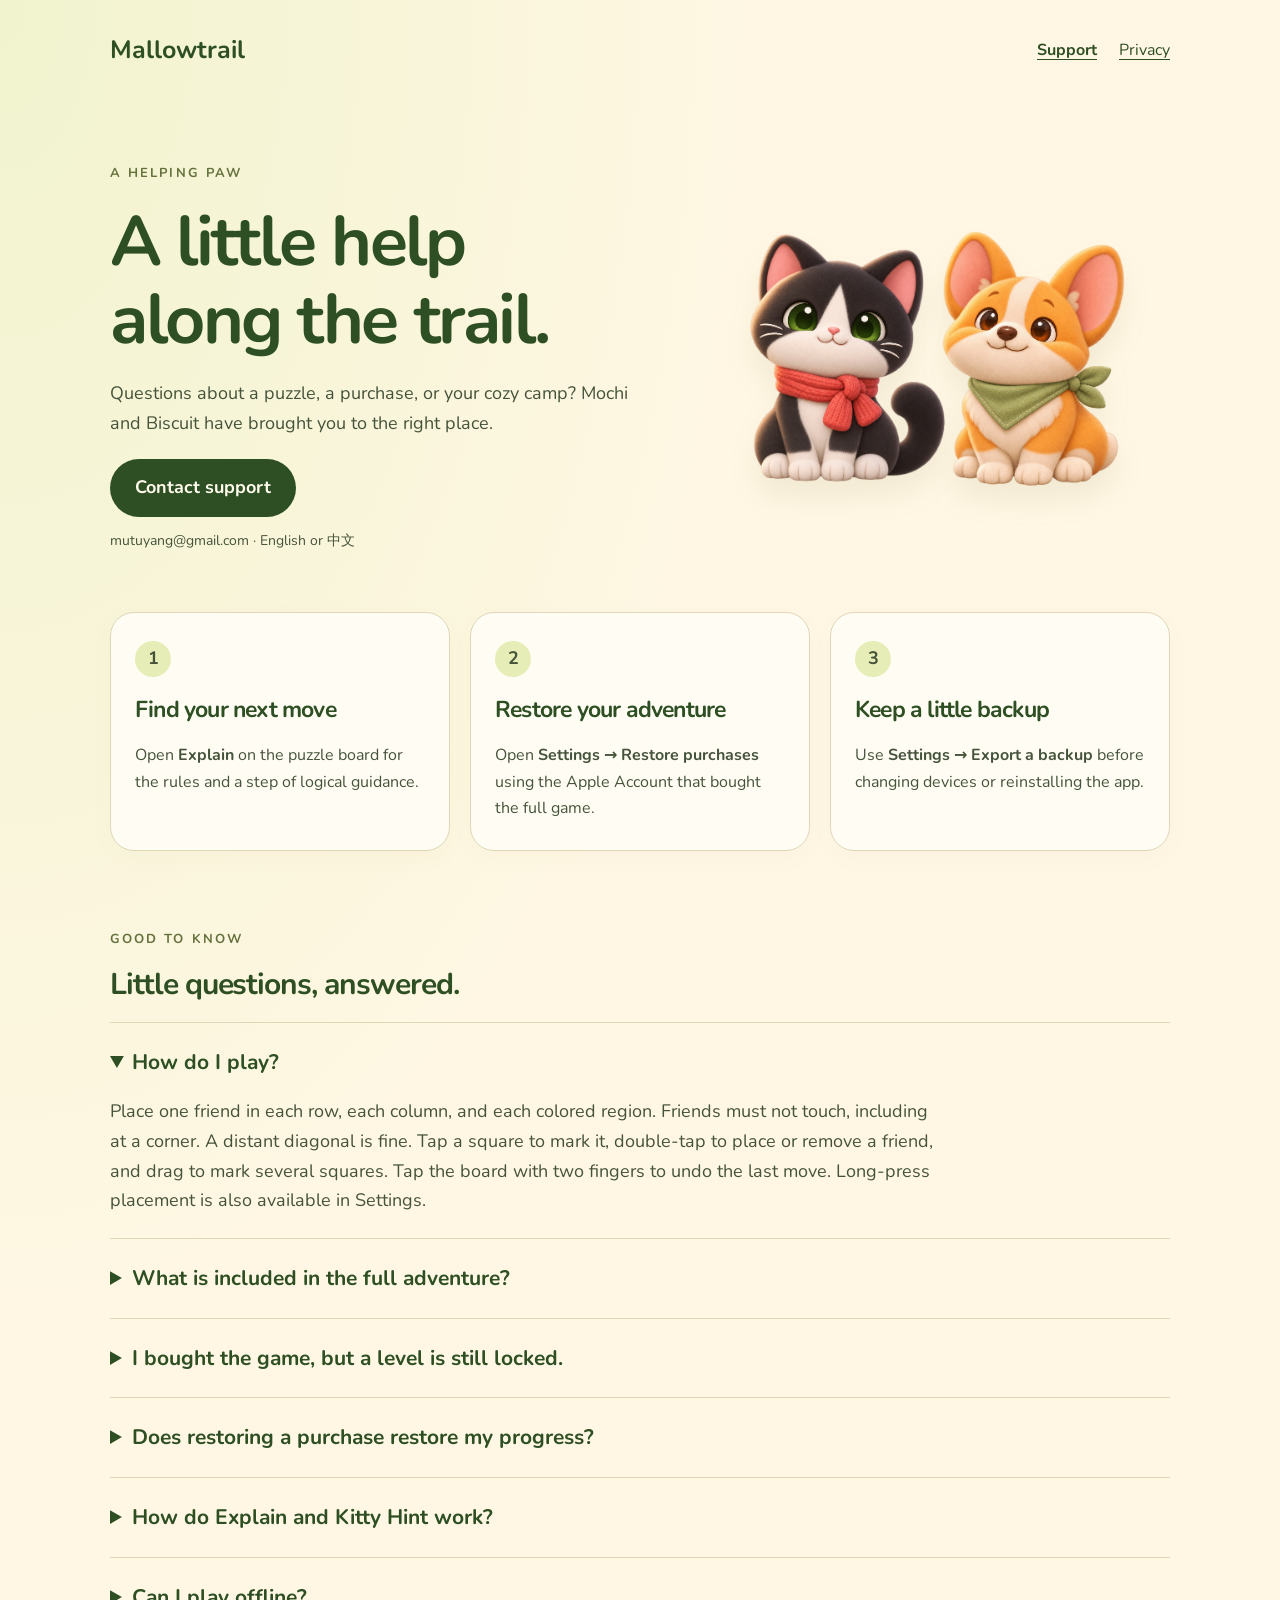
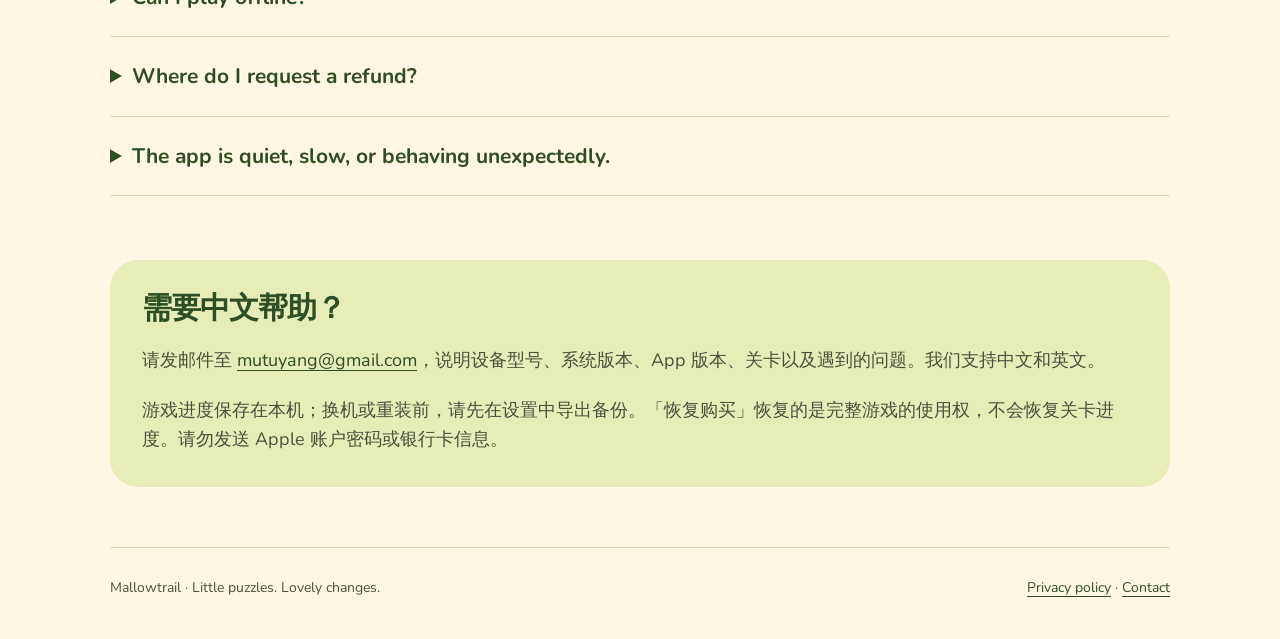
==== index.html @ 2c1578db "Publish Mallowtrail support and privacy pages" ====
<!doctype html>
<html lang="en">
<head>
<meta charset="utf-8"><meta name="viewport" content="width=device-width,initial-scale=1">
<meta name="description" content="Mallowtrail help and support: puzzle rules, restoring purchases, save backups, and contacting the developer.">
<meta name="theme-color" content="#fff7e4"><title>Mallowtrail — Help & Support</title>
<link rel="canonical" href="https://mutuyang.github.io/mallowtrail-support/"><link rel="stylesheet" href="style.css">
</head>
<body>
<a class="skip" href="#main">Skip to content</a>
<header><a class="brand" href="./">Mallowtrail</a><nav aria-label="Main"><a href="./" aria-current="page">Support</a><a href="privacy.html">Privacy</a></nav></header>
<main id="main">
<section class="hero" aria-labelledby="welcome">
<div><p class="eyebrow">A helping paw</p><h1 id="welcome">A little help<br>along the trail.</h1><p>Questions about a puzzle, a purchase, or your cozy camp? Mochi and Biscuit have brought you to the right place.</p><a class="button" href="mailto:mutuyang@gmail.com?subject=Mallowtrail%20Support">Contact support</a><span class="contact-note">mutuyang@gmail.com · English or 中文</span></div>
<div class="friends"><img src="assets/mochi.png" width="1024" height="1024" alt="Mochi, a black and white kitten in a red scarf"><img src="assets/biscuit.png" width="1024" height="1024" alt="Biscuit, a golden corgi in a green bandana"></div>
</section>
<section class="cards" aria-label="Quick help">
<article class="card"><span class="number">1</span><h3>Find your next move</h3><p>Open <strong>Explain</strong> on the puzzle board for the rules and a step of logical guidance.</p></article>
<article class="card"><span class="number">2</span><h3>Restore your adventure</h3><p>Open <strong>Settings → Restore purchases</strong> using the Apple Account that bought the full game.</p></article>
<article class="card"><span class="number">3</span><h3>Keep a little backup</h3><p>Use <strong>Settings → Export a backup</strong> before changing devices or reinstalling the app.</p></article>
</section>
<section class="section" aria-labelledby="questions"><p class="eyebrow">Good to know</p><h2 id="questions">Little questions, answered.</h2>
<div class="faq">
<details open><summary>How do I play?</summary><p>Place one friend in each row, each column, and each colored region. Friends must not touch, including at a corner. A distant diagonal is fine. Tap a square to mark it, double-tap to place or remove a friend, and drag to mark several squares. Tap the board with two fingers to undo the last move. Long-press placement is also available in Settings.</p></details>
<details><summary>What is included in the full adventure?</summary><p>The first 20 main levels are free. The one-time full-game purchase unlocks the complete 120-level adventure and three woodland camps. It is not a subscription. The purchase screen shows the price for your App Store region. The app contains no advertising.</p></details>
<details><summary>I bought the game, but a level is still locked.</summary><p>Make sure your device uses the same Apple Account used for the purchase and has an internet connection. Open Settings and choose Restore purchases. You can also restore from The full adventure screen. If access still does not return, email us with your app version and what you see. Never send your Apple Account password or payment-card details.</p></details>
<details><summary>Does restoring a purchase restore my progress?</summary><p>Restoring a purchase restores access to the full game. Puzzle progress is saved separately on your device. Mallowtrail does not run its own cloud sync service. To move progress, export a backup from the old device, transfer that file using a service you choose, and import it on the new device. Importing replaces the current progress after confirmation. Your device's system backup may also include the game data.</p></details>
<details><summary>How do Explain and Kitty Hint work?</summary><p>Explain offers the rules and logical guidance without a daily limit. Kitty Hint highlights a helpful next spot and is available twice per UTC day. Daily puzzles have three difficulty options. There are no countdown timers or paid hint packs.</p></details>
<details><summary>Can I play offline?</summary><p>Downloaded game content and saved progress work offline. Purchasing, checking store availability, or restoring an Apple purchase requires a connection. The first version includes a daily puzzle schedule through December 12, 2027; later dates will need a content update.</p></details>
<details><summary>Where do I request a refund?</summary><p>Apple handles App Store billing and refund decisions. Visit <a href="https://support.apple.com/billing">Apple's billing and purchase support</a> for help with a charge. Deleting the app does not remove your Apple purchase history.</p></details>
<details><summary>The app is quiet, slow, or behaving unexpectedly.</summary><p>Check Sound and Music in Settings, device volume, and silent mode. For an unexpected problem, tell us your iPhone or iPad model, iOS version, app version, and the level you were playing. A screenshot and short description are helpful. Export a backup before reinstalling, because deleting the app can remove local progress.</p></details>
</div></section>
<aside class="help" lang="zh-CN"><h2>需要中文帮助？</h2><p>请发邮件至 <a href="mailto:mutuyang@gmail.com?subject=Mallowtrail%20%E5%B8%AE%E5%8A%A9">mutuyang@gmail.com</a>，说明设备型号、系统版本、App 版本、关卡以及遇到的问题。我们支持中文和英文。</p><p>游戏进度保存在本机；换机或重装前，请先在设置中导出备份。「恢复购买」恢复的是完整游戏的使用权，不会恢复关卡进度。请勿发送 Apple 账户密码或银行卡信息。</p></aside>
</main>
<footer><span>Mallowtrail · Little puzzles. Lovely changes.</span><span><a href="privacy.html">Privacy policy</a> · <a href="mailto:mutuyang@gmail.com">Contact</a></span></footer>
</body></html>
---- style.css ----
@font-face{font-family:Nunito;src:url('assets/Nunito-Regular.ttf') format('truetype');font-weight:400;font-display:swap}
@font-face{font-family:Nunito;src:url('assets/Nunito-Bold.ttf') format('truetype');font-weight:700 900;font-display:swap}
:root{color-scheme:light;--ink:#2e4f23;--body:#46533b;--paper:#fff7e4;--line:#dfd7b7;--green:#e7edb6;--orange:#ffb92e}
*{box-sizing:border-box}html{scroll-behavior:smooth}body{margin:0;background:radial-gradient(ellipse at top left,#f1f3ce,transparent 43%),var(--paper);color:var(--body);font:18px/1.65 Nunito,ui-rounded,system-ui,sans-serif}a{color:var(--ink);text-underline-offset:4px}a:hover{text-decoration-thickness:2px}a:focus-visible,summary:focus-visible{outline:3px solid #9a5a00;outline-offset:5px}header,main,footer{width:min(1060px,calc(100% - 48px));margin:auto}header{display:flex;justify-content:space-between;align-items:center;gap:24px;padding:30px 0}.brand{font-size:25px;font-weight:900;text-decoration:none;color:var(--ink)}nav{display:flex;gap:22px;font-size:16px}nav a[aria-current=page]{font-weight:900}h1,h2,h3{color:var(--ink);line-height:1.12;margin:0 0 20px;letter-spacing:-.035em}h1{font-size:clamp(42px,6vw,70px);font-weight:900}h2{font-size:30px}h3{font-size:23px}p{margin:0 0 20px}.eyebrow{font-size:13px;font-weight:900;letter-spacing:.16em;text-transform:uppercase;color:#65723e;margin-bottom:18px}.hero{display:grid;grid-template-columns:1.25fr 1fr;align-items:center;gap:24px;padding:62px 0 60px}.hero p{max-width:540px}.friends{display:flex;align-items:flex-end;justify-content:center;min-width:0}.friends img{width:57%;height:auto;object-fit:contain;filter:drop-shadow(0 18px 13px #776e3217)}.friends img+img{margin-left:-15%}.button{display:inline-flex;justify-content:center;align-items:center;border-radius:999px;background:var(--ink);color:#fffbed;padding:14px 25px;font-weight:900;text-decoration:none;min-height:50px}.button:hover{background:#42682f}.contact-note{display:block;font-size:14px;margin:12px 0 0}.cards{display:grid;grid-template-columns:repeat(3,1fr);gap:20px;margin-bottom:58px}.card{background:#fffdf3;border:1px solid var(--line);border-radius:24px;padding:28px 24px;box-shadow:0 8px 24px #77704408}.card .number{display:inline-flex;align-items:center;justify-content:center;width:36px;height:36px;background:var(--green);border-radius:50%;font-weight:900;margin-bottom:20px}.card p{font-size:16px;margin:0}.section{padding:20px 0 40px}.section>p{max-width:700px}.faq{border-top:1px solid var(--line)}details{border-bottom:1px solid var(--line);padding:22px 0}summary{font-weight:900;font-size:21px;color:var(--ink);cursor:pointer;padding-right:12px}details p{margin:18px 0 0;max-width:830px}details ul{margin-top:15px}.help{background:var(--green);border-radius:28px;padding:32px;margin:24px 0 60px}.help p:last-child{margin-bottom:0}.legal{max-width:760px;margin:50px auto 80px}.legal h1{font-size:clamp(38px,6vw,58px)}.legal h2{font-size:26px;margin-top:42px}.legal .intro{font-size:21px}.meta{font-size:15px;color:#68745c}.note{padding:20px 24px;border-left:3px solid #9dad54;background:#f1f3d7;border-radius:0 16px 16px 0}.legal li{margin-bottom:10px}footer{border-top:1px solid var(--line);display:flex;justify-content:space-between;gap:20px;padding:28px 0 40px;font-size:14px}.skip{position:absolute;top:-100px;left:20px;padding:10px;background:#fff}.skip:focus{top:10px}ul{padding-left:24px}.muted{color:#647356}
@media(max-width:700px){body{font-size:17px}header,main,footer{width:calc(100% - 36px)}header{padding:24px 0}.brand{font-size:23px}nav{gap:16px;font-size:14px}.hero{grid-template-columns:1fr;padding:30px 0 35px;gap:5px}.hero h1{max-width:440px}.friends{max-width:340px;margin:10px auto 0}.cards{grid-template-columns:1fr;gap:12px;margin-bottom:36px}.card{padding:22px}.card .number{float:left;margin:0 16px 32px 0}.card h3{font-size:21px;margin-bottom:8px}.card p{margin-left:52px}.help{padding:25px 22px;margin-bottom:40px}.legal{margin:32px auto 50px}footer{display:block}footer span{display:block;margin-bottom:8px}summary{font-size:19px}.legal .intro{font-size:19px}}
@media(prefers-reduced-motion:reduce){html{scroll-behavior:auto}}
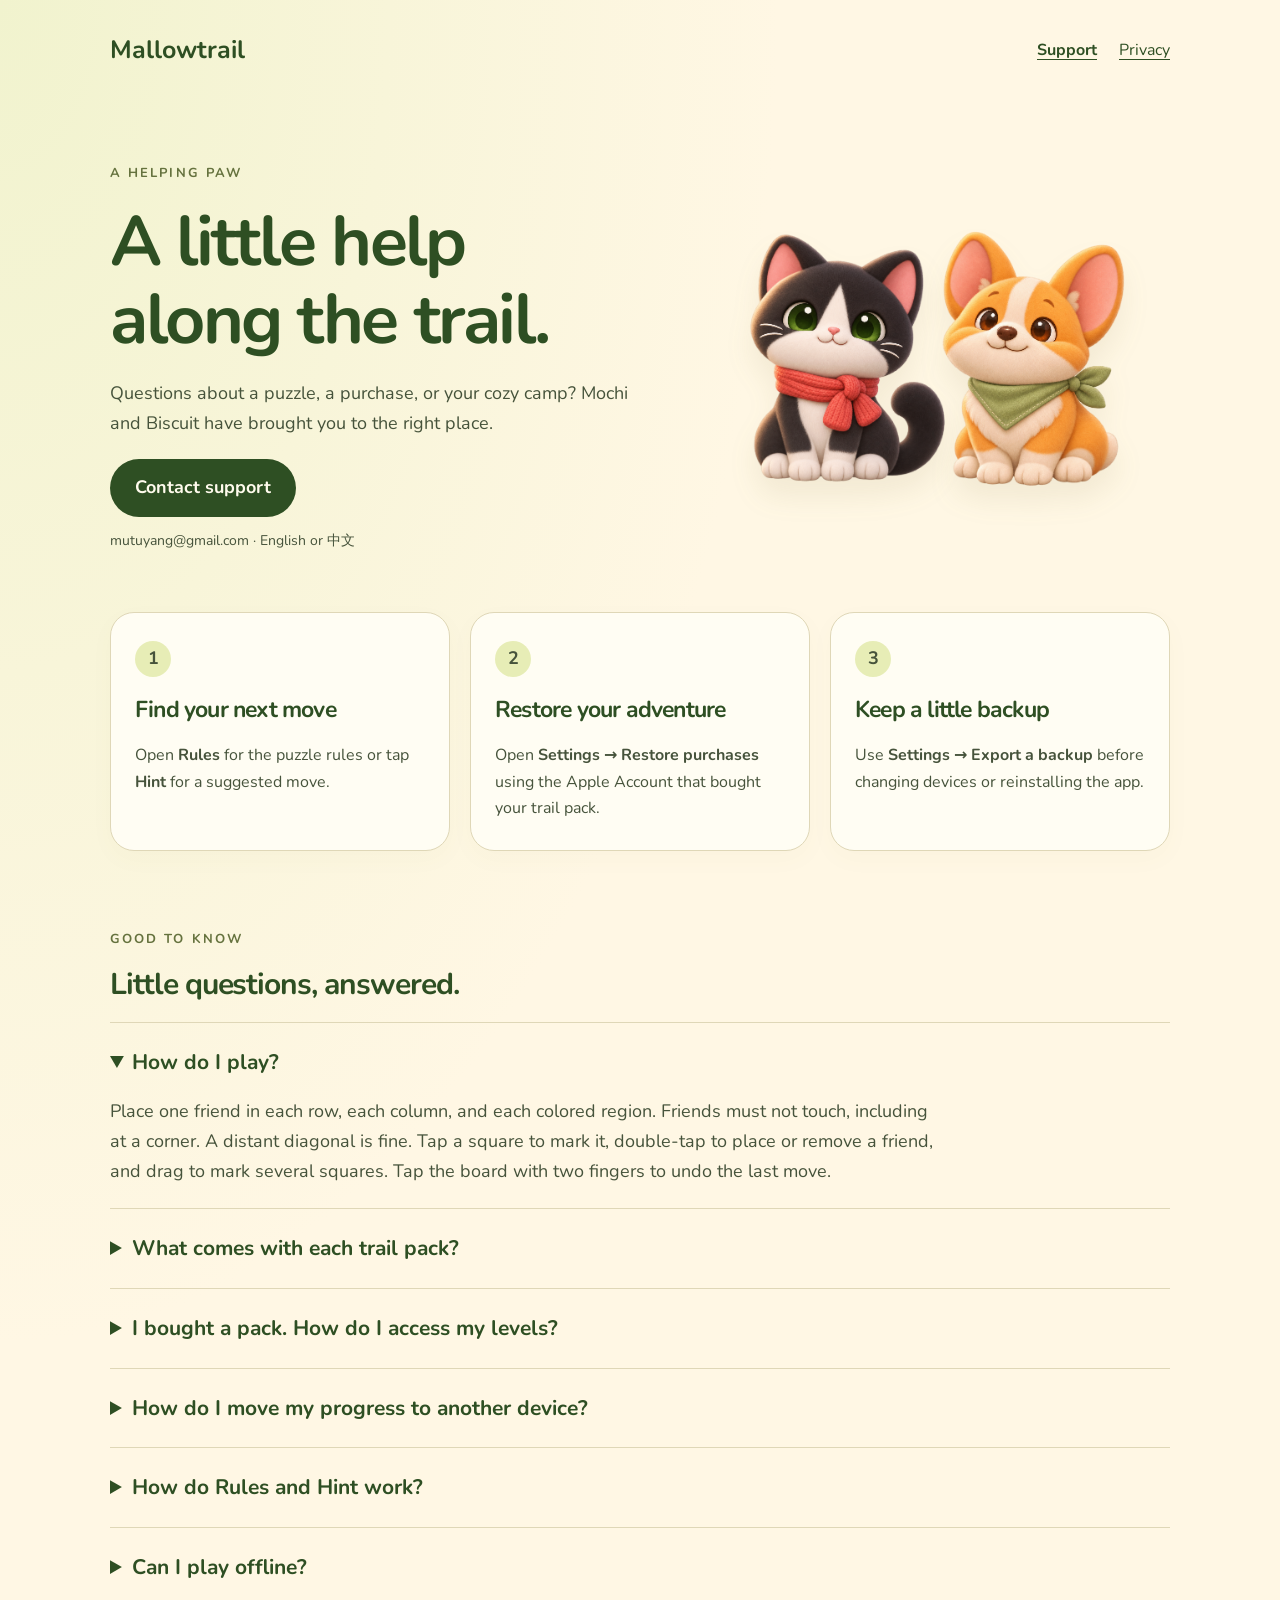
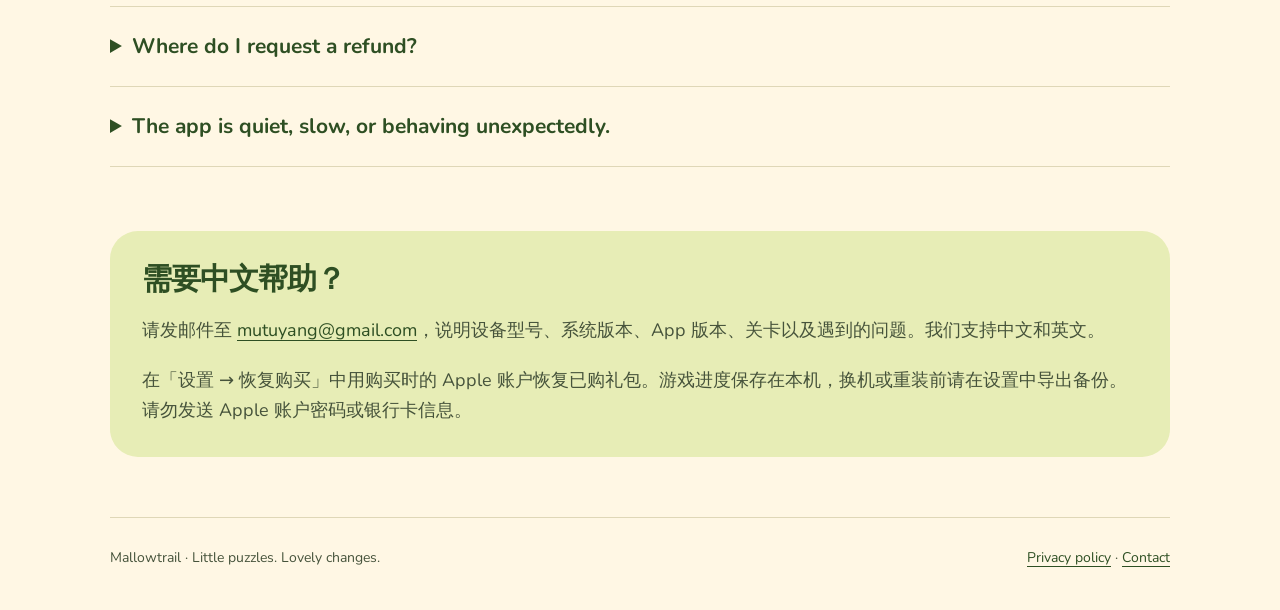
==== commit ef843557: "Update Mallowtrail support for current trail packs" ====
--- a/index.html
+++ b/index.html
@@ -15,22 +15,22 @@
 <div class="friends"><img src="assets/mochi.png" width="1024" height="1024" alt="Mochi, a black and white kitten in a red scarf"><img src="assets/biscuit.png" width="1024" height="1024" alt="Biscuit, a golden corgi in a green bandana"></div>
 </section>
 <section class="cards" aria-label="Quick help">
-<article class="card"><span class="number">1</span><h3>Find your next move</h3><p>Open <strong>Explain</strong> on the puzzle board for the rules and a step of logical guidance.</p></article>
-<article class="card"><span class="number">2</span><h3>Restore your adventure</h3><p>Open <strong>Settings → Restore purchases</strong> using the Apple Account that bought the full game.</p></article>
+<article class="card"><span class="number">1</span><h3>Find your next move</h3><p>Open <strong>Rules</strong> for the puzzle rules or tap <strong>Hint</strong> for a suggested move.</p></article>
+<article class="card"><span class="number">2</span><h3>Restore your adventure</h3><p>Open <strong>Settings → Restore purchases</strong> using the Apple Account that bought your trail pack.</p></article>
 <article class="card"><span class="number">3</span><h3>Keep a little backup</h3><p>Use <strong>Settings → Export a backup</strong> before changing devices or reinstalling the app.</p></article>
 </section>
 <section class="section" aria-labelledby="questions"><p class="eyebrow">Good to know</p><h2 id="questions">Little questions, answered.</h2>
 <div class="faq">
-<details open><summary>How do I play?</summary><p>Place one friend in each row, each column, and each colored region. Friends must not touch, including at a corner. A distant diagonal is fine. Tap a square to mark it, double-tap to place or remove a friend, and drag to mark several squares. Tap the board with two fingers to undo the last move. Long-press placement is also available in Settings.</p></details>
-<details><summary>What is included in the full adventure?</summary><p>The first 20 main levels are free. The one-time full-game purchase unlocks the complete 120-level adventure and three woodland camps. It is not a subscription. The purchase screen shows the price for your App Store region. The app contains no advertising.</p></details>
-<details><summary>I bought the game, but a level is still locked.</summary><p>Make sure your device uses the same Apple Account used for the purchase and has an internet connection. Open Settings and choose Restore purchases. You can also restore from The full adventure screen. If access still does not return, email us with your app version and what you see. Never send your Apple Account password or payment-card details.</p></details>
-<details><summary>Does restoring a purchase restore my progress?</summary><p>Restoring a purchase restores access to the full game. Puzzle progress is saved separately on your device. Mallowtrail does not run its own cloud sync service. To move progress, export a backup from the old device, transfer that file using a service you choose, and import it on the new device. Importing replaces the current progress after confirmation. Your device's system backup may also include the game data.</p></details>
-<details><summary>How do Explain and Kitty Hint work?</summary><p>Explain offers the rules and logical guidance without a daily limit. Kitty Hint highlights a helpful next spot and is available twice per UTC day. Daily puzzles have three difficulty options. There are no countdown timers or paid hint packs.</p></details>
+<details open><summary>How do I play?</summary><p>Place one friend in each row, each column, and each colored region. Friends must not touch, including at a corner. A distant diagonal is fine. Tap a square to mark it, double-tap to place or remove a friend, and drag to mark several squares. Tap the board with two fingers to undo the last move.</p></details>
+<details><summary>What comes with each trail pack?</summary><p>The first 30 main levels, Mochi, and daily puzzles are free. Little Trail opens 200 levels, three companions, and two camp gifts. Full Trail opens all 500 levels, five companions, five camp gifts, and four extra expressions. Little Trail owners see the upgrade price on the Full Trail card. Each pack is a one-time purchase and includes unlimited hints. The purchase screen shows the price for your App Store region.</p></details>
+<details><summary>I bought a pack. How do I access my levels?</summary><p>Main levels open in order as you finish the preceding level. To recover missing access, connect to the internet with the Apple Account you used to buy the pack and open <strong>Settings → Restore purchases</strong>. If access is still missing, email us with the app version and what you see. Keep Apple Account credentials and payment-card details private.</p></details>
+<details><summary>How do I move my progress to another device?</summary><p>Use Restore purchases to recover access to your packs. To move your puzzle progress, export a backup from the old device, transfer the file using a service you choose, and import it on the new device. Importing replaces the current progress after confirmation. Your device's system backup may also include the game data.</p></details>
+<details><summary>How do Rules and Hint work?</summary><p>Rules explains how to play. Hint highlights a helpful next move. Free players get two hints per UTC day. Both trail packs include unlimited hints. Daily puzzles have three difficulty options.</p></details>
 <details><summary>Can I play offline?</summary><p>Downloaded game content and saved progress work offline. Purchasing, checking store availability, or restoring an Apple purchase requires a connection. The first version includes a daily puzzle schedule through December 12, 2027; later dates will need a content update.</p></details>
 <details><summary>Where do I request a refund?</summary><p>Apple handles App Store billing and refund decisions. Visit <a href="https://support.apple.com/billing">Apple's billing and purchase support</a> for help with a charge. Deleting the app does not remove your Apple purchase history.</p></details>
 <details><summary>The app is quiet, slow, or behaving unexpectedly.</summary><p>Check Sound and Music in Settings, device volume, and silent mode. For an unexpected problem, tell us your iPhone or iPad model, iOS version, app version, and the level you were playing. A screenshot and short description are helpful. Export a backup before reinstalling, because deleting the app can remove local progress.</p></details>
 </div></section>
-<aside class="help" lang="zh-CN"><h2>需要中文帮助？</h2><p>请发邮件至 <a href="mailto:mutuyang@gmail.com?subject=Mallowtrail%20%E5%B8%AE%E5%8A%A9">mutuyang@gmail.com</a>，说明设备型号、系统版本、App 版本、关卡以及遇到的问题。我们支持中文和英文。</p><p>游戏进度保存在本机；换机或重装前，请先在设置中导出备份。「恢复购买」恢复的是完整游戏的使用权，不会恢复关卡进度。请勿发送 Apple 账户密码或银行卡信息。</p></aside>
+<aside class="help" lang="zh-CN"><h2>需要中文帮助？</h2><p>请发邮件至 <a href="mailto:mutuyang@gmail.com?subject=Mallowtrail%20%E5%B8%AE%E5%8A%A9">mutuyang@gmail.com</a>，说明设备型号、系统版本、App 版本、关卡以及遇到的问题。我们支持中文和英文。</p><p>在「设置 → 恢复购买」中用购买时的 Apple 账户恢复已购礼包。游戏进度保存在本机，换机或重装前请在设置中导出备份。请勿发送 Apple 账户密码或银行卡信息。</p></aside>
 </main>
 <footer><span>Mallowtrail · Little puzzles. Lovely changes.</span><span><a href="privacy.html">Privacy policy</a> · <a href="mailto:mutuyang@gmail.com">Contact</a></span></footer>
 </body></html>
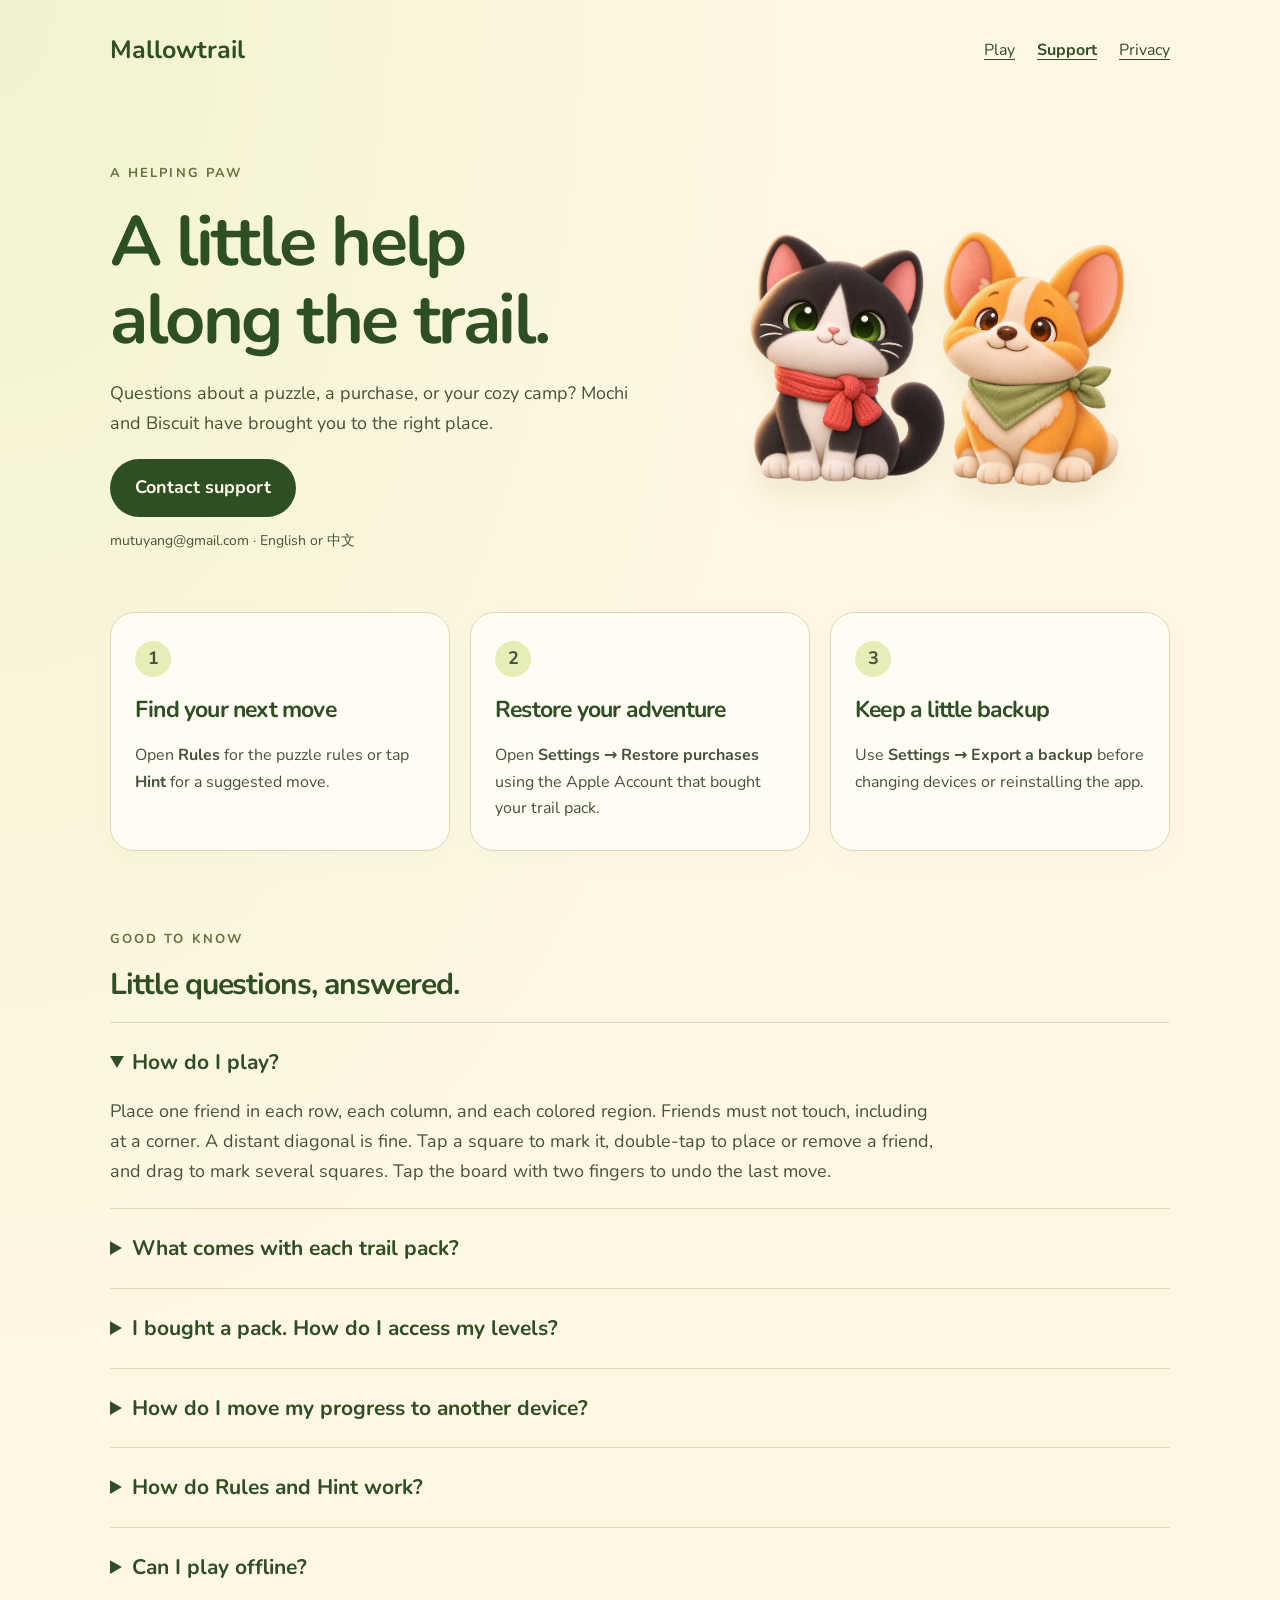
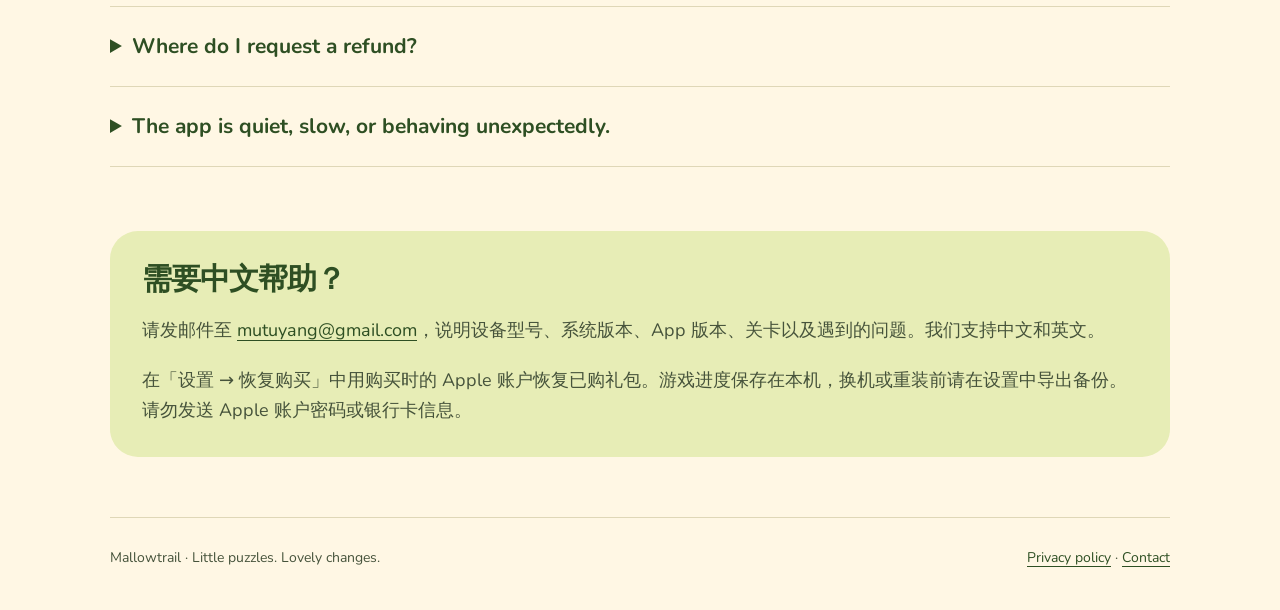
==== commit 5b1a9688: "Add Mallowtrail launch page and press kit" ====
--- a/index.html
+++ b/index.html
@@ -8,7 +8,7 @@
 </head>
 <body>
 <a class="skip" href="#main">Skip to content</a>
-<header><a class="brand" href="./">Mallowtrail</a><nav aria-label="Main"><a href="./" aria-current="page">Support</a><a href="privacy.html">Privacy</a></nav></header>
+<header><a class="brand" href="./">Mallowtrail</a><nav aria-label="Main"><a href="play.html">Play</a><a href="./" aria-current="page">Support</a><a href="privacy.html">Privacy</a></nav></header>
 <main id="main">
 <section class="hero" aria-labelledby="welcome">
 <div><p class="eyebrow">A helping paw</p><h1 id="welcome">A little help<br>along the trail.</h1><p>Questions about a puzzle, a purchase, or your cozy camp? Mochi and Biscuit have brought you to the right place.</p><a class="button" href="mailto:mutuyang@gmail.com?subject=Mallowtrail%20Support">Contact support</a><span class="contact-note">mutuyang@gmail.com · English or 中文</span></div>
